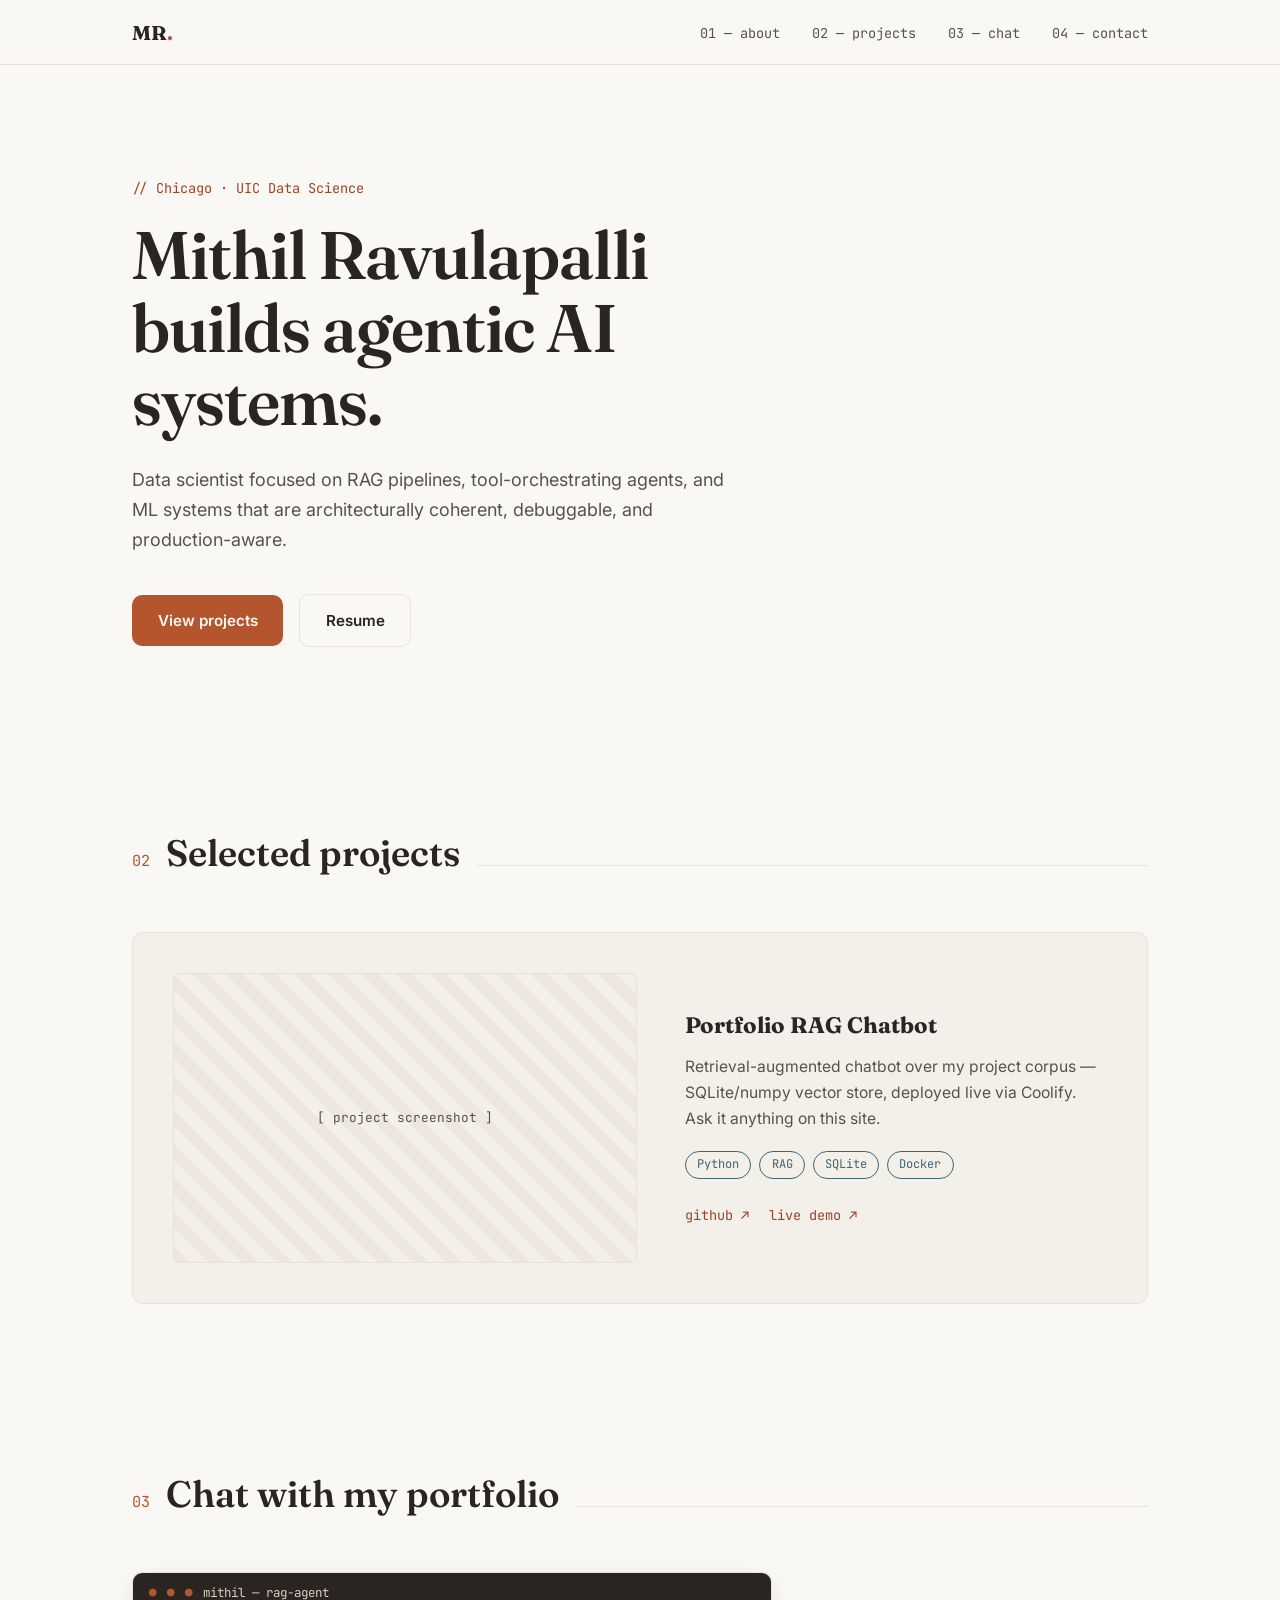
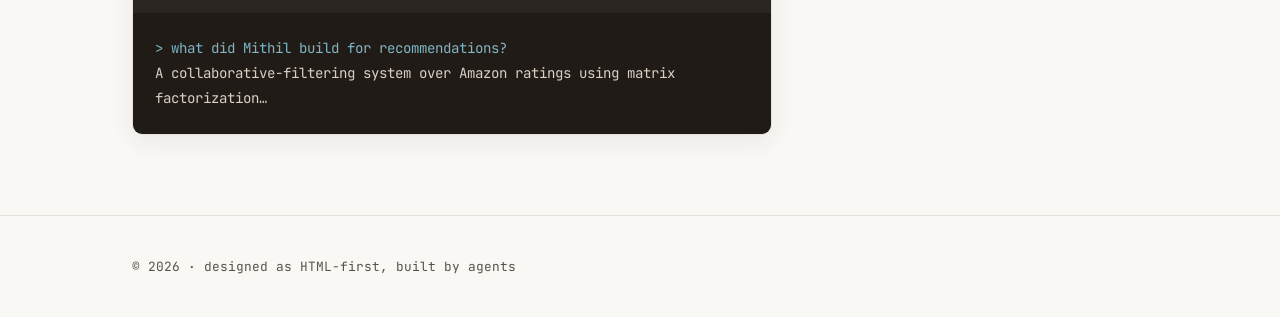
==== design-mockup.html @ 865c3185 "feat: redesign portfolio to warm editorial style" ====
<!DOCTYPE html>
<html lang="en">
<head>
<meta charset="UTF-8">
<meta name="viewport" content="width=device-width, initial-scale=1.0">
<title>Design Mockup — Makeover Target (see DESIGN_BRIEF.md)</title>
<link rel="preconnect" href="https://fonts.googleapis.com">
<link rel="preconnect" href="https://fonts.gstatic.com" crossorigin>
<link href="https://fonts.googleapis.com/css2?family=Fraunces:opsz,wght@9..144,600;9..144,700&family=Inter:wght@400;500;600&family=JetBrains+Mono:wght@400;500&display=swap" rel="stylesheet">
<style>
  /* ============ TOKENS (canonical — copy into style.css) ============ */
  :root {
    --bg: #FAF8F5;
    --bg-raised: #F3EFE9;
    --border: #E8E2DA;
    --ink: #2A2521;
    --ink-muted: #59524A;
    --accent: #B4552D;
    --accent-strong: #9C4526;
    --tech: #1F4E5F;

    --font-heading: 'Fraunces', Georgia, serif;
    --font-body: 'Inter', system-ui, sans-serif;
    --font-mono: 'JetBrains Mono', ui-monospace, monospace;

    --radius: 10px;
    --maxw: 1080px;
  }

  * { margin: 0; padding: 0; box-sizing: border-box; }
  body {
    background: var(--bg);
    color: var(--ink);
    font-family: var(--font-body);
    line-height: 1.65;
    -webkit-font-smoothing: antialiased;
  }
  .wrap { max-width: var(--maxw); margin: 0 auto; padding: 0 2rem; }

  /* ============ NAV ============ */
  header {
    border-bottom: 1px solid var(--border);
    position: sticky; top: 0; background: rgba(250,248,245,.92);
    backdrop-filter: blur(6px); z-index: 10;
  }
  nav { display: flex; align-items: center; justify-content: space-between; height: 64px; }
  .logo { font-family: var(--font-heading); font-weight: 700; font-size: 1.25rem; color: var(--ink); text-decoration: none; }
  .logo span { color: var(--accent); }
  .nav-links { display: flex; gap: 2rem; list-style: none; }
  .nav-links a {
    color: var(--ink-muted); text-decoration: none;
    font-family: var(--font-mono); font-size: .85rem;
  }
  .nav-links a:hover, .nav-links a:focus-visible { color: var(--accent-strong); }
  a:focus-visible, button:focus-visible { outline: 2px solid var(--accent); outline-offset: 3px; }

  /* ============ HERO (asymmetric, editorial) ============ */
  .hero { padding: 7rem 0 6rem; }
  .kicker {
    font-family: var(--font-mono); font-size: .85rem; color: var(--accent-strong);
    display: block; margin-bottom: 1.25rem;
  }
  h1 {
    font-family: var(--font-heading); font-weight: 600;
    font-size: clamp(2.6rem, 6vw, 4.2rem); line-height: 1.08;
    letter-spacing: -0.015em; max-width: 16ch;
  }
  .hero p {
    margin: 1.75rem 0 2.5rem; max-width: 54ch;
    font-size: 1.125rem; color: var(--ink-muted);
  }
  .btn {
    display: inline-block; padding: .8rem 1.6rem; border-radius: var(--radius);
    font-weight: 600; font-size: .95rem; text-decoration: none;
    transition: transform .18s ease, box-shadow .18s ease;
  }
  .btn:hover { transform: translateY(-2px); }
  .btn-primary { background: var(--accent); color: #FAF8F5; }
  .btn-primary:hover { background: var(--accent-strong); box-shadow: 0 6px 18px rgba(180,85,45,.25); }
  .btn-ghost { color: var(--ink); border: 1px solid var(--border); margin-left: .75rem; background: transparent; }
  .btn-ghost:hover { border-color: var(--accent); color: var(--accent-strong); }

  /* ============ SECTION HEADING PATTERN ============ */
  section { padding: 5rem 0; }
  .sec-head { display: flex; align-items: baseline; gap: 1rem; margin-bottom: 3rem; }
  .sec-num { font-family: var(--font-mono); color: var(--accent); font-size: .95rem; }
  h2 { font-family: var(--font-heading); font-weight: 600; font-size: clamp(1.7rem, 3.5vw, 2.3rem); }
  .sec-head::after { content: ""; flex: 1; height: 1px; background: var(--border); }

  /* ============ PROJECT ROW (replaces modal cards) ============ */
  .project {
    display: grid; grid-template-columns: 1.1fr 1fr; gap: 3rem;
    align-items: center; padding: 2.5rem; border: 1px solid var(--border);
    border-radius: var(--radius); background: var(--bg-raised);
    transition: transform .18s ease, box-shadow .18s ease;
  }
  .project:hover { transform: translateY(-4px); box-shadow: 0 10px 28px rgba(42,37,33,.08); }
  .project .shot {
    aspect-ratio: 16/10; border-radius: 6px; border: 1px solid var(--border);
    background: repeating-linear-gradient(45deg, #EDE7DF, #EDE7DF 12px, #F3EFE9 12px, #F3EFE9 24px);
    display: grid; place-items: center; color: var(--ink-muted);
    font-family: var(--font-mono); font-size: .8rem;
  }
  .project h3 { font-family: var(--font-heading); font-size: 1.4rem; margin-bottom: .6rem; }
  .project p { color: var(--ink-muted); font-size: .98rem; margin-bottom: 1.2rem; }
  .chips { display: flex; flex-wrap: wrap; gap: .5rem; margin-bottom: 1.4rem; }
  .chip {
    font-family: var(--font-mono); font-size: .75rem; color: var(--tech);
    border: 1px solid var(--tech); border-radius: 999px; padding: .2rem .7rem;
    opacity: .85;
  }
  .links a {
    font-family: var(--font-mono); font-size: .85rem; color: var(--accent-strong);
    text-decoration: none; margin-right: 1.25rem;
  }
  .links a:hover { text-decoration: underline; }

  /* ============ CHAT DEMO FRAME (tech texture) ============ */
  .terminal {
    border: 1px solid var(--border); border-radius: var(--radius); overflow: hidden;
    max-width: 640px; box-shadow: 0 8px 24px rgba(42,37,33,.07);
  }
  .term-bar {
    background: var(--ink); padding: .6rem 1rem;
    font-family: var(--font-mono); font-size: .78rem; color: #D9CFC4;
  }
  .term-bar::before { content: "● ● ●  "; color: var(--accent); letter-spacing: 2px; }
  .term-body { background: #201B17; padding: 1.4rem; font-family: var(--font-mono); font-size: .88rem; line-height: 1.8; }
  .term-body .q { color: #7FB5C4; }
  .term-body .a { color: #D9CFC4; }

  footer { border-top: 1px solid var(--border); padding: 2.5rem 0; color: var(--ink-muted); font-family: var(--font-mono); font-size: .8rem; }

  @media (max-width: 760px) {
    .project { grid-template-columns: 1fr; }
    .nav-links { display: none; }
  }
  @media (prefers-reduced-motion: reduce) {
    * { transition: none !important; }
  }
</style>
</head>
<body>

<header>
  <div class="wrap"><nav>
    <a class="logo" href="#">MR<span>.</span></a>
    <ul class="nav-links">
      <li><a href="#">01 — about</a></li>
      <li><a href="#">02 — projects</a></li>
      <li><a href="#">03 — chat</a></li>
      <li><a href="#">04 — contact</a></li>
    </ul>
  </nav></div>
</header>

<main class="wrap">

  <section class="hero">
    <span class="kicker">// Chicago · UIC Data Science</span>
    <h1>Mithil Ravulapalli builds agentic AI systems.</h1>
    <p>Data scientist focused on RAG pipelines, tool-orchestrating agents, and ML systems that are architecturally coherent, debuggable, and production-aware.</p>
    <a class="btn btn-primary" href="#">View projects</a>
    <a class="btn btn-ghost" href="#">Resume</a>
  </section>

  <section>
    <div class="sec-head"><span class="sec-num">02</span><h2>Selected projects</h2></div>
    <article class="project">
      <div class="shot">[ project screenshot ]</div>
      <div>
        <h3>Portfolio RAG Chatbot</h3>
        <p>Retrieval-augmented chatbot over my project corpus — SQLite/numpy vector store, deployed live via Coolify. Ask it anything on this site.</p>
        <div class="chips"><span class="chip">Python</span><span class="chip">RAG</span><span class="chip">SQLite</span><span class="chip">Docker</span></div>
        <div class="links"><a href="#">github ↗</a><a href="#">live demo ↗</a></div>
      </div>
    </article>
  </section>

  <section>
    <div class="sec-head"><span class="sec-num">03</span><h2>Chat with my portfolio</h2></div>
    <div class="terminal">
      <div class="term-bar">mithil — rag-agent</div>
      <div class="term-body">
        <div class="q">&gt; what did Mithil build for recommendations?</div>
        <div class="a">A collaborative-filtering system over Amazon ratings using matrix factorization…</div>
      </div>
    </div>
  </section>

</main>

<footer><div class="wrap">© 2026 · designed as HTML-first, built by agents</div></footer>

</body>
</html>
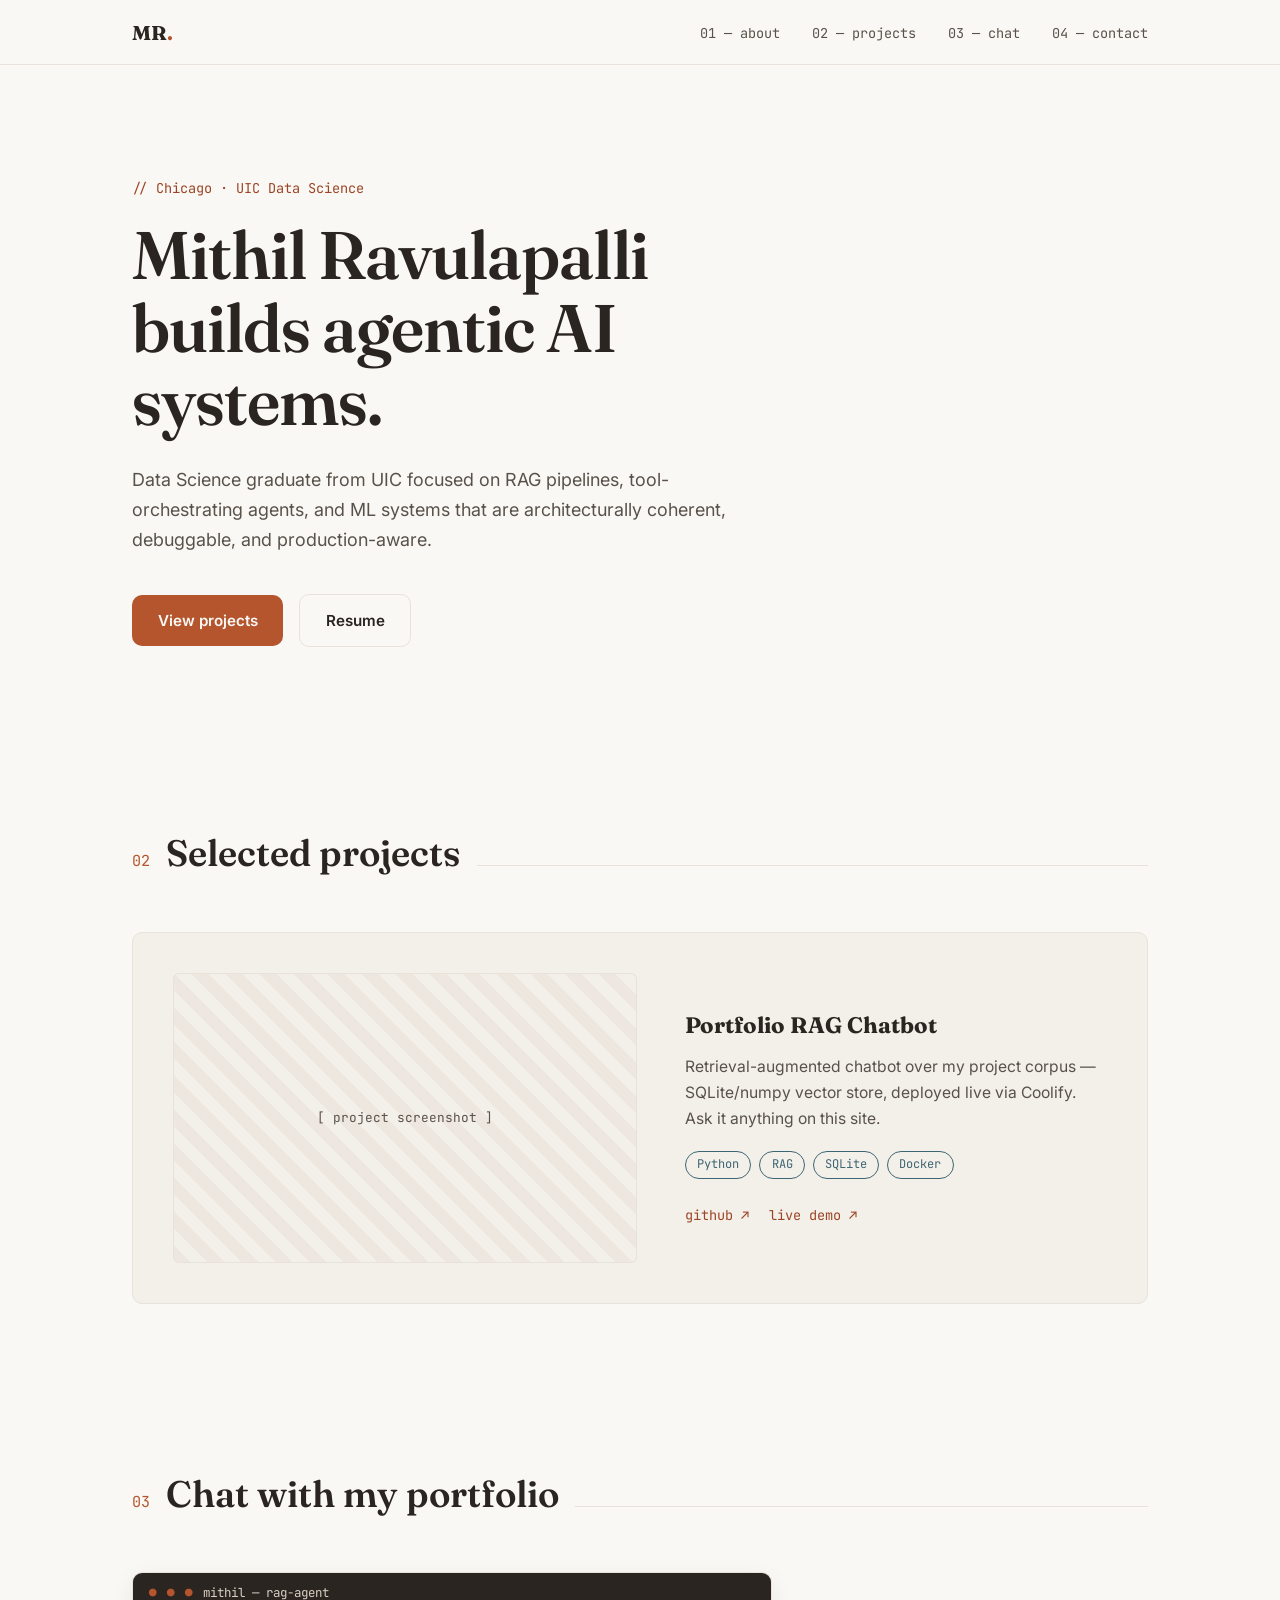
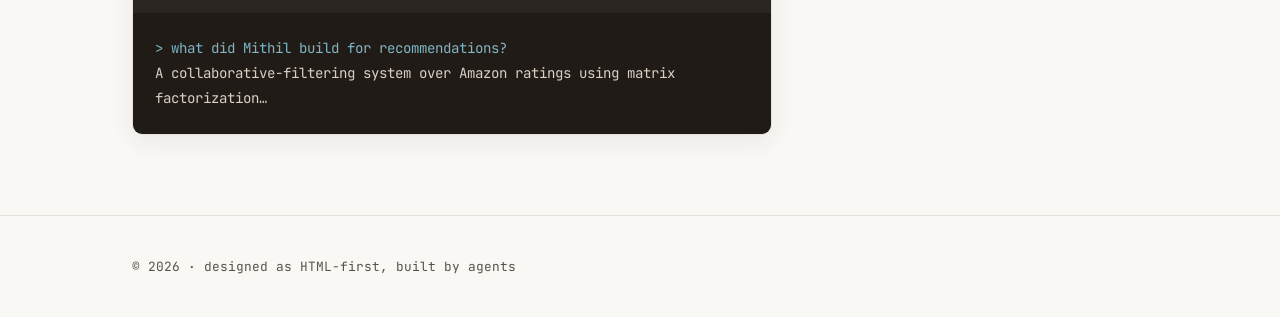
==== commit d4e2a42c: "update: minor portfolio changes" ====
--- a/design-mockup.html
+++ b/design-mockup.html
@@ -159,7 +159,7 @@
   <section class="hero">
     <span class="kicker">// Chicago · UIC Data Science</span>
     <h1>Mithil Ravulapalli builds agentic AI systems.</h1>
-    <p>Data scientist focused on RAG pipelines, tool-orchestrating agents, and ML systems that are architecturally coherent, debuggable, and production-aware.</p>
+    <p>Data Science graduate from UIC focused on RAG pipelines, tool-orchestrating agents, and ML systems that are architecturally coherent, debuggable, and production-aware.</p>
     <a class="btn btn-primary" href="#">View projects</a>
     <a class="btn btn-ghost" href="#">Resume</a>
   </section>
